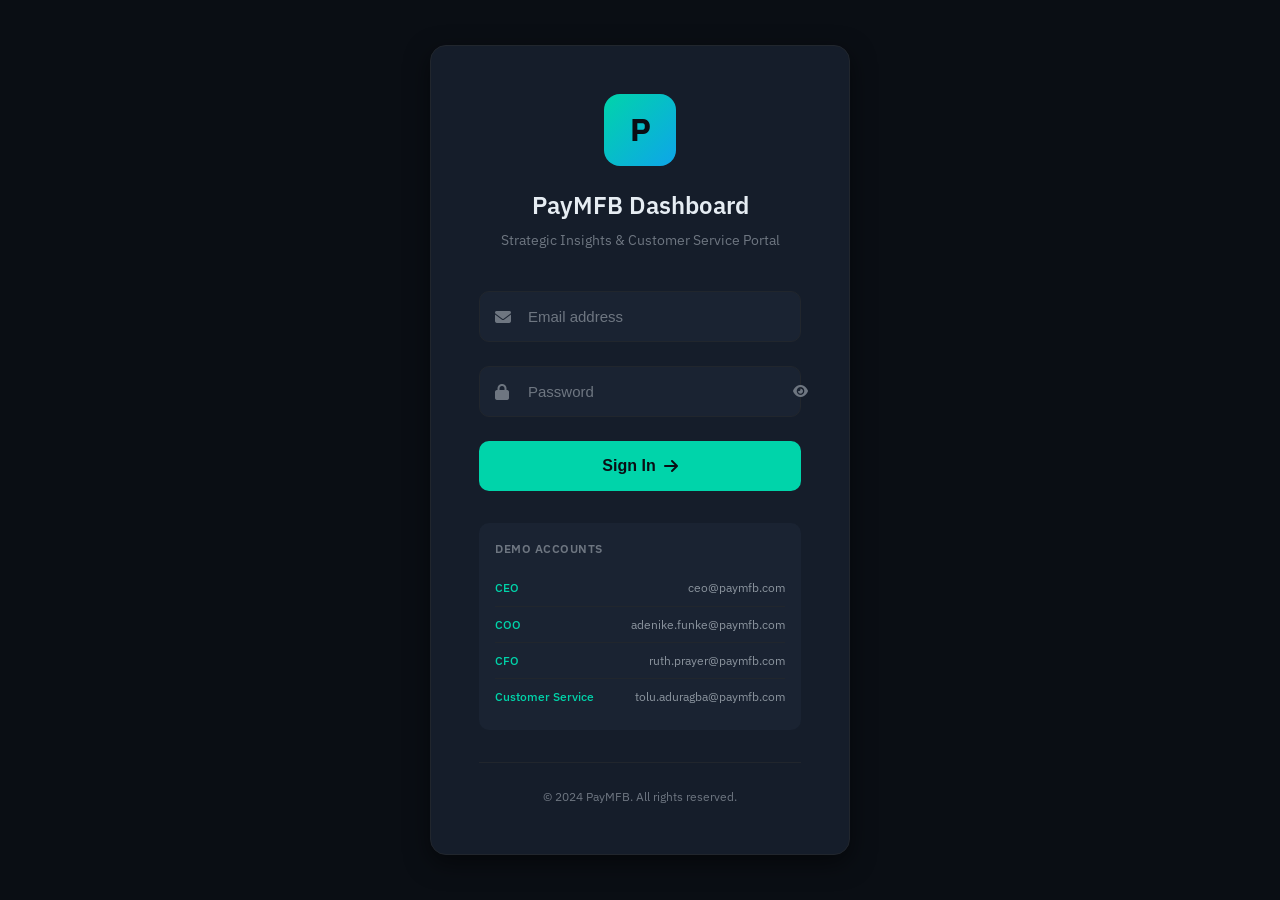
==== frontend/public/login.html @ 53e30cee "auto-commit for 5b614ded-6887-47d0-bb56-c242d2c97251" ====
<!DOCTYPE html>
<html lang="en">
<head>
  <meta charset="UTF-8">
  <meta name="viewport" content="width=device-width, initial-scale=1.0">
  <title>Login - PayMFB Dashboard</title>
  <link rel="stylesheet" href="css/style.css">
  <link rel="stylesheet" href="https://cdnjs.cloudflare.com/ajax/libs/font-awesome/6.4.0/css/all.min.css">
  <style>
    .login-container {
      min-height: 100vh;
      display: flex;
      align-items: center;
      justify-content: center;
      background: var(--bg-primary);
      padding: 2rem;
    }

    .login-card {
      width: 100%;
      max-width: 420px;
      background: var(--bg-card);
      border: 1px solid var(--border-color);
      border-radius: var(--radius-lg);
      padding: 3rem;
      box-shadow: var(--shadow-lg);
    }

    .login-header {
      text-align: center;
      margin-bottom: 2.5rem;
    }

    .login-logo {
      width: 72px;
      height: 72px;
      background: linear-gradient(135deg, var(--accent-primary), var(--accent-secondary));
      border-radius: var(--radius-lg);
      display: flex;
      align-items: center;
      justify-content: center;
      font-size: 2rem;
      font-weight: 700;
      color: var(--bg-primary);
      margin: 0 auto 1.5rem;
    }

    .login-title {
      font-size: 1.5rem;
      font-weight: 600;
      color: var(--text-primary);
      margin-bottom: 0.5rem;
    }

    .login-subtitle {
      color: var(--text-muted);
      font-size: 0.875rem;
    }

    .login-form {
      display: flex;
      flex-direction: column;
      gap: 1.5rem;
    }

    .input-group {
      position: relative;
    }

    .input-group i {
      position: absolute;
      left: 1rem;
      top: 50%;
      transform: translateY(-50%);
      color: var(--text-muted);
    }

    .input-group input {
      width: 100%;
      padding: 1rem 1rem 1rem 3rem;
      background: var(--bg-tertiary);
      border: 1px solid var(--border-color);
      border-radius: var(--radius-md);
      color: var(--text-primary);
      font-size: 0.9375rem;
      transition: var(--transition);
    }

    .input-group input:focus {
      outline: none;
      border-color: var(--accent-primary);
      box-shadow: 0 0 0 3px rgba(0, 212, 170, 0.1);
    }

    .input-group input::placeholder {
      color: var(--text-muted);
    }

    .password-toggle {
      position: absolute;
      right: 1rem;
      top: 50%;
      transform: translateY(-50%);
      background: none;
      border: none;
      color: var(--text-muted);
      cursor: pointer;
      padding: 0.25rem;
    }

    .password-toggle:hover {
      color: var(--text-primary);
    }

    .login-btn {
      width: 100%;
      padding: 1rem;
      background: var(--accent-primary);
      color: var(--bg-primary);
      border: none;
      border-radius: var(--radius-md);
      font-size: 1rem;
      font-weight: 600;
      cursor: pointer;
      transition: var(--transition);
      display: flex;
      align-items: center;
      justify-content: center;
      gap: 0.5rem;
    }

    .login-btn:hover {
      background: #00b894;
      transform: translateY(-1px);
    }

    .login-btn:disabled {
      opacity: 0.6;
      cursor: not-allowed;
      transform: none;
    }

    .login-error {
      background: rgba(239, 68, 68, 0.1);
      border: 1px solid var(--accent-danger);
      border-radius: var(--radius-md);
      padding: 1rem;
      color: var(--accent-danger);
      font-size: 0.875rem;
      display: none;
      align-items: center;
      gap: 0.5rem;
    }

    .login-error.show {
      display: flex;
    }

    .login-footer {
      text-align: center;
      margin-top: 2rem;
      padding-top: 1.5rem;
      border-top: 1px solid var(--border-color);
      color: var(--text-muted);
      font-size: 0.75rem;
    }

    .demo-accounts {
      margin-top: 2rem;
      padding: 1rem;
      background: var(--bg-tertiary);
      border-radius: var(--radius-md);
      font-size: 0.75rem;
    }

    .demo-accounts-title {
      color: var(--text-muted);
      margin-bottom: 0.75rem;
      font-weight: 600;
      text-transform: uppercase;
      letter-spacing: 0.5px;
    }

    .demo-account {
      display: flex;
      justify-content: space-between;
      padding: 0.5rem 0;
      border-bottom: 1px solid var(--border-color);
      color: var(--text-secondary);
    }

    .demo-account:last-child {
      border-bottom: none;
    }

    .demo-account-role {
      color: var(--accent-primary);
      font-weight: 500;
    }
  </style>
</head>
<body>
  <div class="login-container">
    <div class="login-card">
      <div class="login-header">
        <div class="login-logo">P</div>
        <h1 class="login-title">PayMFB Dashboard</h1>
        <p class="login-subtitle">Strategic Insights & Customer Service Portal</p>
      </div>

      <form class="login-form" id="login-form" data-testid="login-form">
        <div class="login-error" id="login-error" data-testid="login-error">
          <i class="fas fa-exclamation-circle"></i>
          <span id="error-message">Invalid email or password</span>
        </div>

        <div class="input-group">
          <i class="fas fa-envelope"></i>
          <input 
            type="email" 
            id="email" 
            name="email"
            placeholder="Email address" 
            required
            autocomplete="email"
            data-testid="email-input"
          >
        </div>

        <div class="input-group">
          <i class="fas fa-lock"></i>
          <input 
            type="password" 
            id="password" 
            name="password"
            placeholder="Password" 
            required
            autocomplete="current-password"
            data-testid="password-input"
          >
          <button type="button" class="password-toggle" id="password-toggle" data-testid="password-toggle">
            <i class="fas fa-eye"></i>
          </button>
        </div>

        <button type="submit" class="login-btn" id="login-btn" data-testid="login-button">
          <span>Sign In</span>
          <i class="fas fa-arrow-right"></i>
        </button>
      </form>

      <div class="demo-accounts">
        <div class="demo-accounts-title">Demo Accounts</div>
        <div class="demo-account">
          <span class="demo-account-role">CEO</span>
          <span>ceo@paymfb.com</span>
        </div>
        <div class="demo-account">
          <span class="demo-account-role">COO</span>
          <span>adenike.funke@paymfb.com</span>
        </div>
        <div class="demo-account">
          <span class="demo-account-role">CFO</span>
          <span>ruth.prayer@paymfb.com</span>
        </div>
        <div class="demo-account">
          <span class="demo-account-role">Customer Service</span>
          <span>tolu.aduragba@paymfb.com</span>
        </div>
      </div>

      <div class="login-footer">
        &copy; 2024 PayMFB. All rights reserved.
      </div>
    </div>
  </div>

  <div id="toast-container" class="toast-container"></div>

  <script src="js/utils.js"></script>
  <script src="js/auth.js"></script>
  <script>
    document.addEventListener('DOMContentLoaded', async () => {
      // Initialize auth
      const isLoggedIn = await Auth.init();
      
      // If already logged in, redirect to dashboard
      if (isLoggedIn) {
        const user = Auth.getCurrentUser();
        window.location.href = Auth.getDashboardUrl(user.role);
        return;
      }

      // Password toggle
      const passwordInput = document.getElementById('password');
      const passwordToggle = document.getElementById('password-toggle');
      
      passwordToggle.addEventListener('click', () => {
        const type = passwordInput.type === 'password' ? 'text' : 'password';
        passwordInput.type = type;
        passwordToggle.querySelector('i').className = `fas fa-eye${type === 'password' ? '' : '-slash'}`;
      });

      // Form submission
      const form = document.getElementById('login-form');
      const errorDiv = document.getElementById('login-error');
      const errorMessage = document.getElementById('error-message');
      const loginBtn = document.getElementById('login-btn');

      form.addEventListener('submit', async (e) => {
        e.preventDefault();
        
        const email = document.getElementById('email').value.trim();
        const password = document.getElementById('password').value;

        // Disable button
        loginBtn.disabled = true;
        loginBtn.innerHTML = '<i class="fas fa-spinner fa-spin"></i> Signing in...';
        errorDiv.classList.remove('show');

        // Simulate network delay
        await new Promise(resolve => setTimeout(resolve, 500));

        const result = Auth.login(email, password);

        if (result.success) {
          Utils.showToast('Login successful! Redirecting...', 'success');
          setTimeout(() => {
            window.location.href = Auth.getDashboardUrl(result.user.role);
          }, 500);
        } else {
          errorMessage.textContent = result.error;
          errorDiv.classList.add('show');
          loginBtn.disabled = false;
          loginBtn.innerHTML = '<span>Sign In</span><i class="fas fa-arrow-right"></i>';
        }
      });
    });
  </script>
</body>
</html>
---- frontend/public/css/style.css ----
@import url('https://fonts.googleapis.com/css2?family=IBM+Plex+Sans:wght@300;400;500;600;700&family=IBM+Plex+Mono:wght@400;500&display=swap');

:root {
  --bg-primary: #0a0e14;
  --bg-secondary: #111820;
  --bg-tertiary: #1a2332;
  --bg-card: #151d2a;
  --bg-hover: #1e2a3d;
  
  --text-primary: #e6edf3;
  --text-secondary: #8b949e;
  --text-muted: #6e7681;
  
  --accent-primary: #00d4aa;
  --accent-secondary: #0ea5e9;
  --accent-warning: #f59e0b;
  --accent-danger: #ef4444;
  --accent-purple: #a855f7;
  
  --border-color: #21262d;
  --border-light: #30363d;
  
  --shadow-sm: 0 1px 2px rgba(0, 0, 0, 0.3);
  --shadow-md: 0 4px 12px rgba(0, 0, 0, 0.4);
  --shadow-lg: 0 8px 24px rgba(0, 0, 0, 0.5);
  
  --radius-sm: 6px;
  --radius-md: 10px;
  --radius-lg: 16px;
  
  --transition: all 0.2s ease;
}

* {
  margin: 0;
  padding: 0;
  box-sizing: border-box;
}

html, body {
  height: 100%;
}

body {
  font-family: 'IBM Plex Sans', -apple-system, BlinkMacSystemFont, sans-serif;
  background: var(--bg-primary);
  color: var(--text-primary);
  line-height: 1.6;
  overflow-x: hidden;
}

/* Scrollbar */
::-webkit-scrollbar {
  width: 8px;
  height: 8px;
}

::-webkit-scrollbar-track {
  background: var(--bg-secondary);
}

::-webkit-scrollbar-thumb {
  background: var(--border-light);
  border-radius: 4px;
}

::-webkit-scrollbar-thumb:hover {
  background: var(--text-muted);
}

/* Typography */
h1, h2, h3, h4, h5, h6 {
  font-weight: 600;
  line-height: 1.3;
  color: var(--text-primary);
}

h1 { font-size: 2rem; }
h2 { font-size: 1.5rem; }
h3 { font-size: 1.25rem; }
h4 { font-size: 1.125rem; }

p { color: var(--text-secondary); }

a {
  color: var(--accent-primary);
  text-decoration: none;
  transition: var(--transition);
}

a:hover {
  color: var(--accent-secondary);
}

/* Layout */
.app-container {
  display: flex;
  min-height: 100vh;
}

.sidebar {
  width: 260px;
  background: var(--bg-secondary);
  border-right: 1px solid var(--border-color);
  display: flex;
  flex-direction: column;
  position: fixed;
  height: 100vh;
  z-index: 100;
}

.sidebar-header {
  padding: 1.5rem;
  border-bottom: 1px solid var(--border-color);
}

.logo {
  display: flex;
  align-items: center;
  gap: 0.75rem;
}

.logo-icon {
  width: 40px;
  height: 40px;
  background: linear-gradient(135deg, var(--accent-primary), var(--accent-secondary));
  border-radius: var(--radius-md);
  display: flex;
  align-items: center;
  justify-content: center;
  font-weight: 700;
  font-size: 1.25rem;
  color: var(--bg-primary);
}

.logo-text {
  font-size: 1.25rem;
  font-weight: 700;
  color: var(--text-primary);
}

.logo-subtitle {
  font-size: 0.7rem;
  color: var(--text-muted);
  text-transform: uppercase;
  letter-spacing: 1px;
}

.sidebar-nav {
  flex: 1;
  padding: 1rem 0;
  overflow-y: auto;
}

.nav-section {
  margin-bottom: 1.5rem;
}

.nav-section-title {
  padding: 0.5rem 1.5rem;
  font-size: 0.7rem;
  font-weight: 600;
  text-transform: uppercase;
  letter-spacing: 1px;
  color: var(--text-muted);
}

.nav-item {
  display: flex;
  align-items: center;
  gap: 0.75rem;
  padding: 0.75rem 1.5rem;
  color: var(--text-secondary);
  cursor: pointer;
  transition: var(--transition);
  border-left: 3px solid transparent;
}

.nav-item:hover {
  background: var(--bg-hover);
  color: var(--text-primary);
}

.nav-item.active {
  background: var(--bg-hover);
  color: var(--accent-primary);
  border-left-color: var(--accent-primary);
}

.nav-item i {
  width: 20px;
  text-align: center;
  font-size: 1rem;
}

.sidebar-footer {
  padding: 1rem 1.5rem;
  border-top: 1px solid var(--border-color);
}

.user-info {
  display: flex;
  align-items: center;
  gap: 0.75rem;
}

.user-avatar {
  width: 40px;
  height: 40px;
  border-radius: 50%;
  background: var(--accent-primary);
  display: flex;
  align-items: center;
  justify-content: center;
  font-weight: 600;
  color: var(--bg-primary);
}

.user-details {
  flex: 1;
}

.user-name {
  font-size: 0.875rem;
  font-weight: 500;
  color: var(--text-primary);
}

.user-role {
  font-size: 0.75rem;
  color: var(--text-muted);
}

.logout-btn {
  background: none;
  border: none;
  color: var(--text-muted);
  cursor: pointer;
  padding: 0.5rem;
  border-radius: var(--radius-sm);
  transition: var(--transition);
}

.logout-btn:hover {
  background: var(--bg-hover);
  color: var(--accent-danger);
}

/* Main Content */
.main-content {
  flex: 1;
  margin-left: 260px;
  padding: 2rem;
  min-height: 100vh;
}

.page-header {
  display: flex;
  justify-content: space-between;
  align-items: center;
  margin-bottom: 2rem;
}

.page-title {
  font-size: 1.75rem;
  font-weight: 600;
}

.page-subtitle {
  color: var(--text-muted);
  font-size: 0.875rem;
  margin-top: 0.25rem;
}

.header-actions {
  display: flex;
  gap: 1rem;
  align-items: center;
}

/* Cards */
.card {
  background: var(--bg-card);
  border: 1px solid var(--border-color);
  border-radius: var(--radius-lg);
  padding: 1.5rem;
  transition: var(--transition);
}

.card:hover {
  border-color: var(--border-light);
  box-shadow: var(--shadow-md);
}

.card-header {
  display: flex;
  justify-content: space-between;
  align-items: center;
  margin-bottom: 1rem;
}

.card-title {
  font-size: 1rem;
  font-weight: 600;
  color: var(--text-primary);
}

.card-subtitle {
  font-size: 0.75rem;
  color: var(--text-muted);
}

/* Stats Grid */
.stats-grid {
  display: grid;
  grid-template-columns: repeat(auto-fit, minmax(240px, 1fr));
  gap: 1.5rem;
  margin-bottom: 2rem;
}

.stat-card {
  background: var(--bg-card);
  border: 1px solid var(--border-color);
  border-radius: var(--radius-lg);
  padding: 1.5rem;
  position: relative;
  overflow: hidden;
  transition: var(--transition);
}

.stat-card::before {
  content: '';
  position: absolute;
  top: 0;
  left: 0;
  width: 4px;
  height: 100%;
  background: var(--stat-color, var(--accent-primary));
}

.stat-card:hover {
  transform: translateY(-2px);
  box-shadow: var(--shadow-md);
}

.stat-icon {
  width: 48px;
  height: 48px;
  border-radius: var(--radius-md);
  display: flex;
  align-items: center;
  justify-content: center;
  font-size: 1.25rem;
  margin-bottom: 1rem;
  background: rgba(0, 212, 170, 0.1);
  color: var(--stat-color, var(--accent-primary));
}

.stat-value {
  font-size: 2rem;
  font-weight: 700;
  color: var(--text-primary);
  font-family: 'IBM Plex Mono', monospace;
}

.stat-label {
  font-size: 0.875rem;
  color: var(--text-muted);
  margin-top: 0.25rem;
}

.stat-change {
  display: flex;
  align-items: center;
  gap: 0.25rem;
  font-size: 0.75rem;
  margin-top: 0.5rem;
}

.stat-change.positive {
  color: var(--accent-primary);
}

.stat-change.negative {
  color: var(--accent-danger);
}

/* Charts Grid */
.charts-grid {
  display: grid;
  grid-template-columns: repeat(2, 1fr);
  gap: 1.5rem;
  margin-bottom: 2rem;
}

.chart-card {
  background: var(--bg-card);
  border: 1px solid var(--border-color);
  border-radius: var(--radius-lg);
  padding: 1.5rem;
}

.chart-container {
  height: 300px;
  position: relative;
}

/* Tables */
.table-container {
  overflow-x: auto;
  border-radius: var(--radius-md);
}

table {
  width: 100%;
  border-collapse: collapse;
}

thead {
  background: var(--bg-tertiary);
}

th {
  padding: 1rem;
  text-align: left;
  font-size: 0.75rem;
  font-weight: 600;
  text-transform: uppercase;
  letter-spacing: 0.5px;
  color: var(--text-muted);
  border-bottom: 1px solid var(--border-color);
}

td {
  padding: 1rem;
  font-size: 0.875rem;
  color: var(--text-secondary);
  border-bottom: 1px solid var(--border-color);
}

tbody tr {
  transition: var(--transition);
}

tbody tr:hover {
  background: var(--bg-hover);
}

/* Buttons */
.btn {
  display: inline-flex;
  align-items: center;
  justify-content: center;
  gap: 0.5rem;
  padding: 0.75rem 1.5rem;
  font-size: 0.875rem;
  font-weight: 500;
  border-radius: var(--radius-md);
  border: none;
  cursor: pointer;
  transition: var(--transition);
  font-family: inherit;
}

.btn-primary {
  background: var(--accent-primary);
  color: var(--bg-primary);
}

.btn-primary:hover {
  background: #00b894;
  transform: translateY(-1px);
}

.btn-secondary {
  background: var(--bg-tertiary);
  color: var(--text-primary);
  border: 1px solid var(--border-color);
}

.btn-secondary:hover {
  background: var(--bg-hover);
  border-color: var(--border-light);
}

.btn-danger {
  background: var(--accent-danger);
  color: white;
}

.btn-danger:hover {
  background: #dc2626;
}

.btn-sm {
  padding: 0.5rem 1rem;
  font-size: 0.75rem;
}

.btn-icon {
  width: 36px;
  height: 36px;
  padding: 0;
  border-radius: var(--radius-sm);
}

/* Badges */
.badge {
  display: inline-flex;
  align-items: center;
  padding: 0.25rem 0.75rem;
  font-size: 0.7rem;
  font-weight: 600;
  border-radius: 100px;
  text-transform: uppercase;
  letter-spacing: 0.5px;
}

.badge-success {
  background: rgba(0, 212, 170, 0.15);
  color: var(--accent-primary);
}

.badge-warning {
  background: rgba(245, 158, 11, 0.15);
  color: var(--accent-warning);
}

.badge-danger {
  background: rgba(239, 68, 68, 0.15);
  color: var(--accent-danger);
}

.badge-info {
  background: rgba(14, 165, 233, 0.15);
  color: var(--accent-secondary);
}

.badge-purple {
  background: rgba(168, 85, 247, 0.15);
  color: var(--accent-purple);
}

/* Forms */
.form-group {
  margin-bottom: 1.25rem;
}

.form-label {
  display: block;
  font-size: 0.875rem;
  font-weight: 500;
  color: var(--text-secondary);
  margin-bottom: 0.5rem;
}

.form-input,
.form-select,
.form-textarea {
  width: 100%;
  padding: 0.75rem 1rem;
  font-size: 0.875rem;
  font-family: inherit;
  background: var(--bg-tertiary);
  border: 1px solid var(--border-color);
  border-radius: var(--radius-md);
  color: var(--text-primary);
  transition: var(--transition);
}

.form-input:focus,
.form-select:focus,
.form-textarea:focus {
  outline: none;
  border-color: var(--accent-primary);
  box-shadow: 0 0 0 3px rgba(0, 212, 170, 0.1);
}

.form-input::placeholder {
  color: var(--text-muted);
}

.form-textarea {
  min-height: 100px;
  resize: vertical;
}

.form-select {
  cursor: pointer;
  appearance: none;
  background-image: url("data:image/svg+xml,%3Csvg xmlns='http://www.w3.org/2000/svg' width='16' height='16' fill='%238b949e' viewBox='0 0 16 16'%3E%3Cpath d='M7.247 11.14L2.451 5.658C1.885 5.013 2.345 4 3.204 4h9.592a1 1 0 0 1 .753 1.659l-4.796 5.48a1 1 0 0 1-1.506 0z'/%3E%3C/svg%3E");
  background-repeat: no-repeat;
  background-position: right 1rem center;
  padding-right: 2.5rem;
}

/* Modal */
.modal-overlay {
  position: fixed;
  top: 0;
  left: 0;
  right: 0;
  bottom: 0;
  background: rgba(0, 0, 0, 0.7);
  display: flex;
  align-items: center;
  justify-content: center;
  z-index: 1000;
  opacity: 0;
  visibility: hidden;
  transition: var(--transition);
}

.modal-overlay.active {
  opacity: 1;
  visibility: visible;
}

.modal {
  background: var(--bg-card);
  border: 1px solid var(--border-color);
  border-radius: var(--radius-lg);
  width: 90%;
  max-width: 600px;
  max-height: 90vh;
  overflow: hidden;
  transform: scale(0.9);
  transition: var(--transition);
}

.modal-overlay.active .modal {
  transform: scale(1);
}

.modal-header {
  display: flex;
  justify-content: space-between;
  align-items: center;
  padding: 1.5rem;
  border-bottom: 1px solid var(--border-color);
}

.modal-title {
  font-size: 1.25rem;
  font-weight: 600;
}

.modal-close {
  width: 32px;
  height: 32px;
  display: flex;
  align-items: center;
  justify-content: center;
  background: none;
  border: none;
  color: var(--text-muted);
  cursor: pointer;
  border-radius: var(--radius-sm);
  transition: var(--transition);
}

.modal-close:hover {
  background: var(--bg-hover);
  color: var(--text-primary);
}

.modal-body {
  padding: 1.5rem;
  overflow-y: auto;
  max-height: 60vh;
}

.modal-footer {
  display: flex;
  justify-content: flex-end;
  gap: 1rem;
  padding: 1.5rem;
  border-top: 1px solid var(--border-color);
}

/* Toast */
.toast-container {
  position: fixed;
  bottom: 2rem;
  right: 2rem;
  z-index: 2000;
  display: flex;
  flex-direction: column;
  gap: 0.75rem;
}

.toast {
  display: flex;
  align-items: center;
  gap: 0.75rem;
  padding: 1rem 1.5rem;
  background: var(--bg-card);
  border: 1px solid var(--border-color);
  border-radius: var(--radius-md);
  box-shadow: var(--shadow-lg);
  animation: slideIn 0.3s ease;
}

.toast.success {
  border-left: 4px solid var(--accent-primary);
}

.toast.error {
  border-left: 4px solid var(--accent-danger);
}

.toast.warning {
  border-left: 4px solid var(--accent-warning);
}

@keyframes slideIn {
  from {
    transform: translateX(100%);
    opacity: 0;
  }
  to {
    transform: translateX(0);
    opacity: 1;
  }
}

/* Loader */
.loader {
  display: flex;
  align-items: center;
  justify-content: center;
  min-height: 200px;
}

.spinner {
  width: 40px;
  height: 40px;
  border: 3px solid var(--border-color);
  border-top-color: var(--accent-primary);
  border-radius: 50%;
  animation: spin 1s linear infinite;
}

@keyframes spin {
  to { transform: rotate(360deg); }
}

/* Search */
.search-box {
  position: relative;
}

.search-box input {
  padding-left: 2.5rem;
}

.search-box i {
  position: absolute;
  left: 1rem;
  top: 50%;
  transform: translateY(-50%);
  color: var(--text-muted);
}

/* Filter bar */
.filter-bar {
  display: flex;
  gap: 1rem;
  margin-bottom: 1.5rem;
  flex-wrap: wrap;
}

.filter-bar .form-select {
  width: auto;
  min-width: 150px;
}

/* Responsive */
@media (max-width: 1200px) {
  .charts-grid {
    grid-template-columns: 1fr;
  }
}

@media (max-width: 768px) {
  .sidebar {
    transform: translateX(-100%);
  }
  
  .sidebar.open {
    transform: translateX(0);
  }
  
  .main-content {
    margin-left: 0;
    padding: 1rem;
  }
  
  .stats-grid {
    grid-template-columns: 1fr;
  }
  
  .page-header {
    flex-direction: column;
    gap: 1rem;
    align-items: flex-start;
  }
}

/* Animation utilities */
.fade-in {
  animation: fadeIn 0.3s ease;
}

@keyframes fadeIn {
  from { opacity: 0; }
  to { opacity: 1; }
}

/* Date range picker */
.date-range {
  display: flex;
  align-items: center;
  gap: 0.5rem;
  background: var(--bg-tertiary);
  border: 1px solid var(--border-color);
  border-radius: var(--radius-md);
  padding: 0.5rem 1rem;
}

.date-range input {
  background: none;
  border: none;
  color: var(--text-primary);
  font-family: inherit;
  font-size: 0.875rem;
  width: 120px;
}

.date-range input:focus {
  outline: none;
}

/* Tab navigation */
.tabs {
  display: flex;
  gap: 0.25rem;
  background: var(--bg-tertiary);
  padding: 0.25rem;
  border-radius: var(--radius-md);
  margin-bottom: 1.5rem;
}

.tab {
  padding: 0.75rem 1.5rem;
  font-size: 0.875rem;
  font-weight: 500;
  color: var(--text-muted);
  background: none;
  border: none;
  border-radius: var(--radius-sm);
  cursor: pointer;
  transition: var(--transition);
}

.tab:hover {
  color: var(--text-primary);
}

.tab.active {
  background: var(--bg-card);
  color: var(--text-primary);
  box-shadow: var(--shadow-sm);
}

/* Progress bar */
.progress {
  height: 8px;
  background: var(--bg-tertiary);
  border-radius: 100px;
  overflow: hidden;
}

.progress-bar {
  height: 100%;
  background: var(--accent-primary);
  border-radius: 100px;
  transition: width 0.5s ease;
}

.progress-bar.warning {
  background: var(--accent-warning);
}

.progress-bar.danger {
  background: var(--accent-danger);
}

/* Empty state */
.empty-state {
  text-align: center;
  padding: 3rem;
  color: var(--text-muted);
}

.empty-state i {
  font-size: 3rem;
  margin-bottom: 1rem;
  opacity: 0.5;
}

/* Tooltip */
[data-tooltip] {
  position: relative;
}

[data-tooltip]::after {
  content: attr(data-tooltip);
  position: absolute;
  bottom: 100%;
  left: 50%;
  transform: translateX(-50%);
  padding: 0.5rem 0.75rem;
  background: var(--bg-tertiary);
  color: var(--text-primary);
  font-size: 0.75rem;
  border-radius: var(--radius-sm);
  white-space: nowrap;
  opacity: 0;
  visibility: hidden;
  transition: var(--transition);
}

[data-tooltip]:hover::after {
  opacity: 1;
  visibility: visible;
}
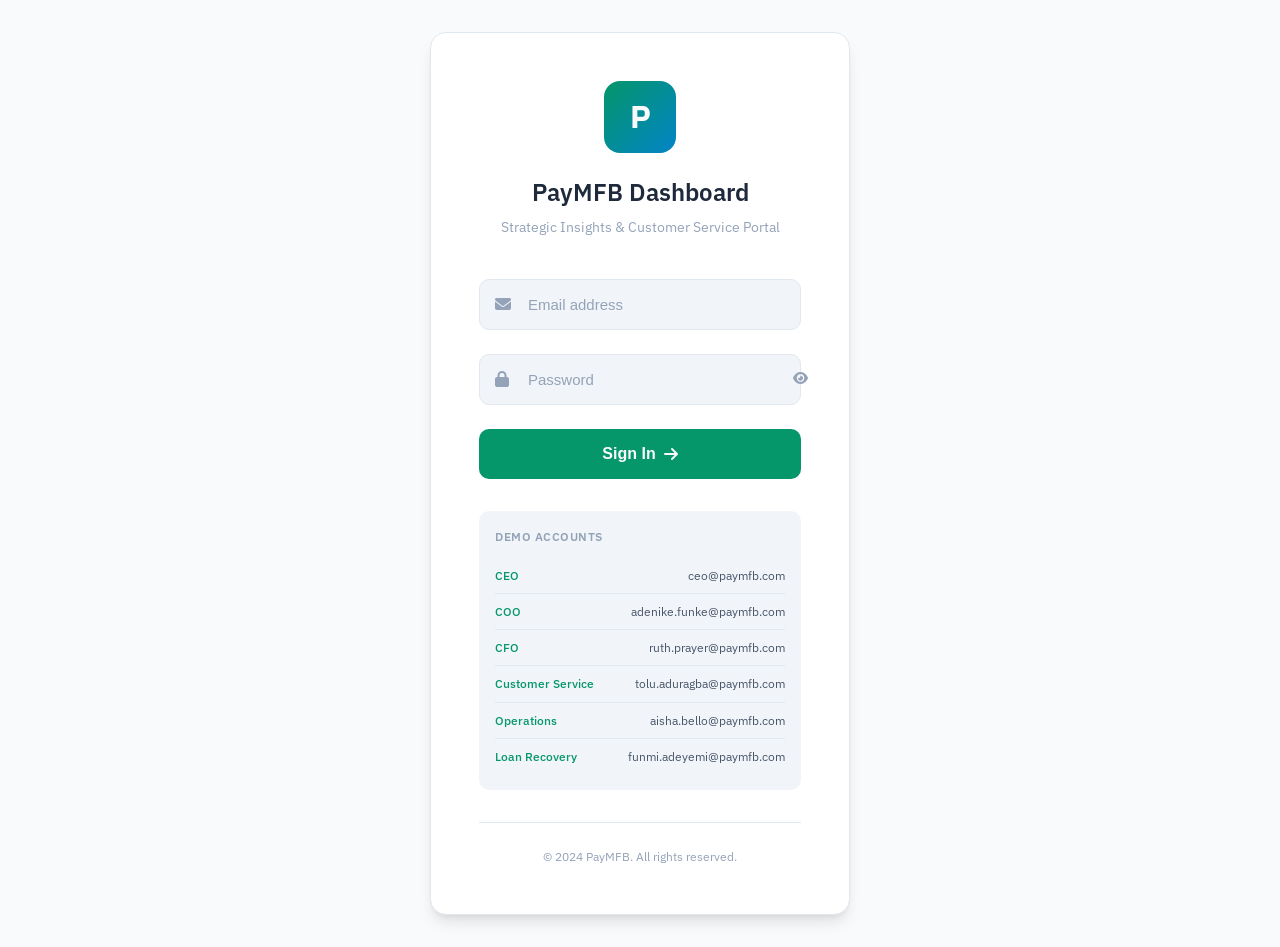
==== commit b4c3e164: "auto-commit for d54e2108-0411-43f9-9d3f-19c157c1b6c7" ====
--- a/frontend/public/login.html
+++ b/frontend/public/login.html
@@ -266,6 +266,14 @@
         <div class="demo-account">
           <span class="demo-account-role">Customer Service</span>
           <span>tolu.aduragba@paymfb.com</span>
+        </div>
+        <div class="demo-account">
+          <span class="demo-account-role">Operations</span>
+          <span>aisha.bello@paymfb.com</span>
+        </div>
+        <div class="demo-account">
+          <span class="demo-account-role">Loan Recovery</span>
+          <span>funmi.adeyemi@paymfb.com</span>
         </div>
       </div>
 
--- a/frontend/public/css/style.css
+++ b/frontend/public/css/style.css
@@ -1,28 +1,29 @@
 @import url('https://fonts.googleapis.com/css2?family=IBM+Plex+Sans:wght@300;400;500;600;700&family=IBM+Plex+Mono:wght@400;500&display=swap');
 
 :root {
-  --bg-primary: #0a0e14;
-  --bg-secondary: #111820;
-  --bg-tertiary: #1a2332;
-  --bg-card: #151d2a;
-  --bg-hover: #1e2a3d;
+  /* Light Theme - Bright & Professional */
+  --bg-primary: #f8fafc;
+  --bg-secondary: #ffffff;
+  --bg-tertiary: #f1f5f9;
+  --bg-card: #ffffff;
+  --bg-hover: #e2e8f0;
   
-  --text-primary: #e6edf3;
-  --text-secondary: #8b949e;
-  --text-muted: #6e7681;
+  --text-primary: #1e293b;
+  --text-secondary: #475569;
+  --text-muted: #94a3b8;
   
-  --accent-primary: #00d4aa;
-  --accent-secondary: #0ea5e9;
-  --accent-warning: #f59e0b;
-  --accent-danger: #ef4444;
-  --accent-purple: #a855f7;
+  --accent-primary: #059669;
+  --accent-secondary: #0284c7;
+  --accent-warning: #d97706;
+  --accent-danger: #dc2626;
+  --accent-purple: #7c3aed;
   
-  --border-color: #21262d;
-  --border-light: #30363d;
+  --border-color: #e2e8f0;
+  --border-light: #cbd5e1;
   
-  --shadow-sm: 0 1px 2px rgba(0, 0, 0, 0.3);
-  --shadow-md: 0 4px 12px rgba(0, 0, 0, 0.4);
-  --shadow-lg: 0 8px 24px rgba(0, 0, 0, 0.5);
+  --shadow-sm: 0 1px 2px rgba(0, 0, 0, 0.05);
+  --shadow-md: 0 4px 6px -1px rgba(0, 0, 0, 0.1), 0 2px 4px -2px rgba(0, 0, 0, 0.1);
+  --shadow-lg: 0 10px 15px -3px rgba(0, 0, 0, 0.1), 0 4px 6px -4px rgba(0, 0, 0, 0.1);
   
   --radius-sm: 6px;
   --radius-md: 10px;
@@ -588,7 +589,7 @@
 .form-select {
   cursor: pointer;
   appearance: none;
-  background-image: url("data:image/svg+xml,%3Csvg xmlns='http://www.w3.org/2000/svg' width='16' height='16' fill='%238b949e' viewBox='0 0 16 16'%3E%3Cpath d='M7.247 11.14L2.451 5.658C1.885 5.013 2.345 4 3.204 4h9.592a1 1 0 0 1 .753 1.659l-4.796 5.48a1 1 0 0 1-1.506 0z'/%3E%3C/svg%3E");
+  background-image: url("data:image/svg+xml,%3Csvg xmlns='http://www.w3.org/2000/svg' width='16' height='16' fill='%2364748b' viewBox='0 0 16 16'%3E%3Cpath d='M7.247 11.14L2.451 5.658C1.885 5.013 2.345 4 3.204 4h9.592a1 1 0 0 1 .753 1.659l-4.796 5.48a1 1 0 0 1-1.506 0z'/%3E%3C/svg%3E");
   background-repeat: no-repeat;
   background-position: right 1rem center;
   padding-right: 2.5rem;
